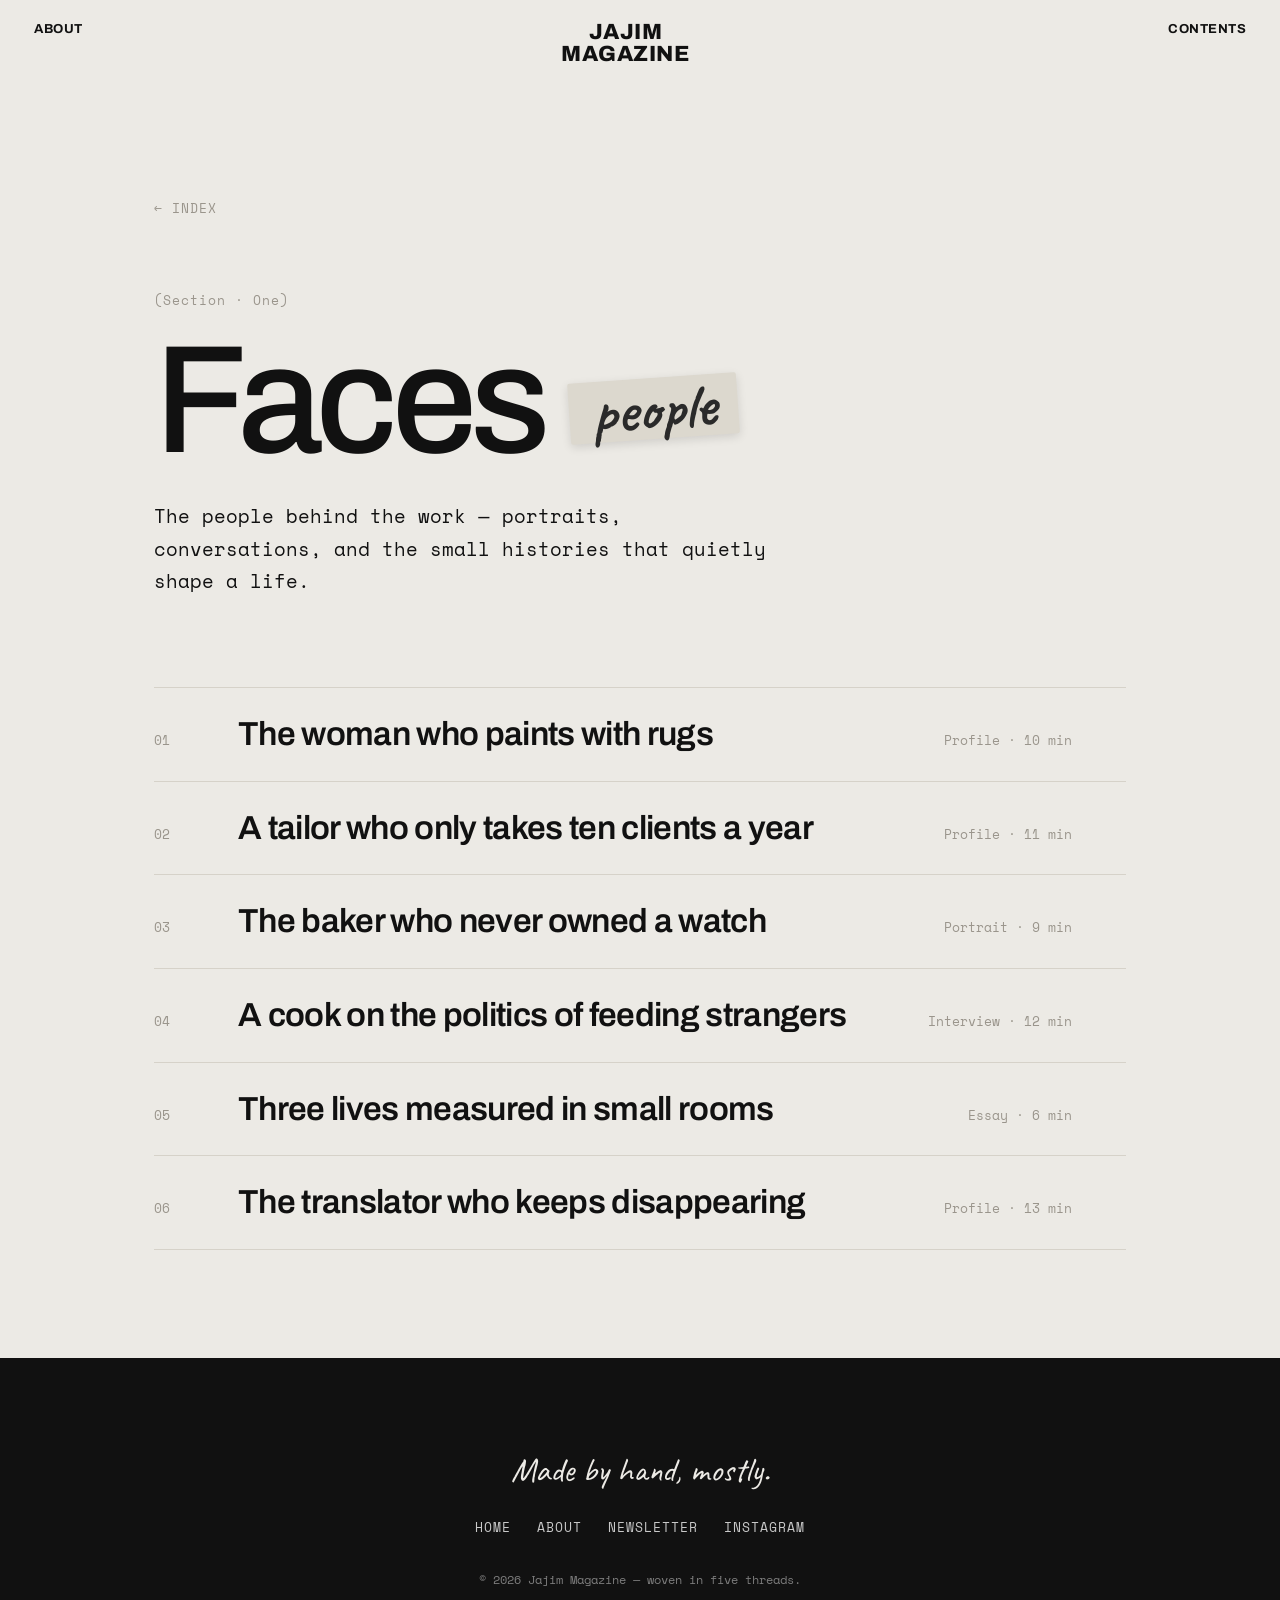
==== category.html @ bcb9b3d7 "Initial Jajim website" ====
<!DOCTYPE html>
<html lang="en">
<head>
  <meta charset="UTF-8" />
  <meta name="viewport" content="width=device-width, initial-scale=1.0" />
  <title>Category — Jajim</title>
  <link rel="preconnect" href="https://fonts.googleapis.com">
  <link rel="preconnect" href="https://fonts.gstatic.com" crossorigin>
  <link href="https://fonts.googleapis.com/css2?family=Archivo:wght@400;500;600;700;800;900&family=Space+Mono:wght@400;700&family=Caveat:wght@600&display=swap" rel="stylesheet">
  <link rel="stylesheet" href="styles.css" />
</head>
<body>

  <header class="site-header">
    <a href="about.html" class="corner corner-left">ABOUT</a>
    <div class="brand"><span>JAJIM</span><span>MAGAZINE</span></div>
    <a href="index.html#contents" class="corner corner-right">CONTENTS</a>
  </header>

  <main class="page">
    <a href="index.html" class="back">← Index</a>
    <span class="page-eyebrow" id="cat-eyebrow">Section</span>
    <h1 class="page-title" id="cat-title">Music <span class="sticker" id="cat-sticker">sound</span></h1>
    <p class="page-lede" id="cat-desc"></p>

    <ul class="story-list" id="cat-list"></ul>
  </main>

  <footer class="page-footer">
    <p class="mark">Made by hand, mostly.</p>
    <div class="links">
      <a href="index.html">Home</a>
      <a href="about.html">About</a>
      <a href="#">Newsletter</a>
      <a href="#">Instagram</a>
    </div>
    <p class="copy">© 2026 Jajim Magazine — woven in five threads.</p>
  </footer>

  <script>
    const data = {
      people: {
        title: 'Faces', eyebrow: '(Section · One)', sticker: 'people',
        desc: 'The people behind the work — portraits, conversations, and the small histories that quietly shape a life.',
        posts: [
          ['The woman who paints with rugs', 'Profile', '10 min'],
          ['A tailor who only takes ten clients a year', 'Profile', '11 min'],
          ['The baker who never owned a watch', 'Portrait', '9 min'],
          ['A cook on the politics of feeding strangers', 'Interview', '12 min'],
          ['Three lives measured in small rooms', 'Essay', '6 min'],
          ['The translator who keeps disappearing', 'Profile', '13 min'],
        ]
      },
      culture: {
        title: 'Currents', eyebrow: '(Section · Two)', sticker: 'culture',
        desc: 'The wider weave — books, films, cities, ideas and the small public rituals that hold a place together.',
        posts: [
          ['How a small bookshop became the loudest room', 'Long read', '22 min'],
          ['Twelve ways to read a city after midnight', 'Essay', '3 min'],
          ['A quiet defence of slow cinema', 'Film', '9 min'],
          ['Five short novels for one long evening', 'Books', '5 min'],
          ['A weekend at a festival no one had heard of', 'Dispatch', '11 min'],
          ['The rituals we keep without noticing', 'Essay', '7 min'],
        ]
      },
      experience: {
        title: 'Encounters', eyebrow: '(Section · Three)', sticker: 'lived',
        desc: 'Things lived, not just observed — places, nights, journeys, and the moments that refuse to be planned.',
        posts: [
          ['A night in the basement venues keeping a scene alive', 'Reportage', '14 min'],
          ['The slow art of getting pleasantly lost', 'Essay', '6 min'],
          ['One platform, four hours, a hundred strangers', 'Field notes', '8 min'],
          ['What a long walk does to an argument', 'Essay', '5 min'],
          ['A morning at the oldest sandwich stand', 'Reportage', '8 min'],
          ['Crowds, and the strange comfort of them', 'Essay', '7 min'],
        ]
      },
      trend: {
        title: 'Signals', eyebrow: '(Section · Four)', sticker: 'now',
        desc: 'What the present is trying to tell us — the small shifts, the early signs, the things about to matter.',
        posts: [
          ['The slow return of the cassette tape', 'Interview', '12 min'],
          ['Why everyone suddenly wants less', 'Essay', '6 min'],
          ['The quiet comeback of the handwritten thing', 'Trend', '5 min'],
          ['Three small records that deserve a bigger room', 'Review', '5 min'],
          ['On dressing for nobody in particular', 'Essay', '7 min'],
          ['Six makers we are watching this season', 'Field notes', '7 min'],
        ]
      },
      style: {
        title: 'Threads', eyebrow: '(Section · Five)', sticker: 'worn',
        desc: 'Clothes as language, closets as archives. What people wear and, more than that, why they chose to.',
        posts: [
          ["What your grandmother's coat is trying to tell you", 'Essay', '8 min'],
          ['Forty-two outfits in a city that doesn\'t care', 'Photo essay', '18 min'],
          ['The slow death of the perfectly fitted thing', 'Trend', '6 min'],
          ['A short manual for keeping a sweater ten years', 'How-to', '4 min'],
          ['On dressing for the weather of your mood', 'Essay', '5 min'],
          ['The tailor who only takes ten clients a year', 'Profile', '11 min'],
        ]
      }
    };

    const cat = new URLSearchParams(location.search).get('cat') || 'people';
    const d = data[cat] || data.people;

    document.title = d.title + ' — Jajim';
    document.getElementById('cat-eyebrow').textContent = d.eyebrow;
    document.getElementById('cat-title').firstChild.textContent = d.title + ' ';
    document.getElementById('cat-sticker').textContent = d.sticker;
    document.getElementById('cat-desc').textContent = d.desc;

    document.getElementById('cat-list').innerHTML = d.posts.map(([title, type, time], i) => `
      <li class="story-item" onclick="location.href='article.html?cat=${cat}'">
        <span class="story-num">${String(i+1).padStart(2,'0')}</span>
        <span class="story-name">${title}</span>
        <span class="story-cat">${type} · ${time}</span>
        <span class="story-arrow">→</span>
      </li>
    `).join('');
  </script>
</body>
</html>
---- styles.css ----
/* ==========================================================
   JAJIM — editorial redesign
   Full-bleed cover · floating monospace cards · giant type
   ========================================================== */

:root {
  --paper:  #ECEAE5;   /* light editorial gray */
  --card:   #FFFFFF;
  --ink:    #111111;
  --muted:  #9A958C;
  --line:   #D6D2C9;

  --sans:   'Archivo', -apple-system, BlinkMacSystemFont, sans-serif;
  --mono:   'Space Mono', ui-monospace, monospace;
  --marker: 'Caveat', cursive;
}

* { box-sizing: border-box; margin: 0; padding: 0; }
html { scroll-behavior: smooth; }
body {
  font-family: var(--sans);
  color: var(--ink);
  background: var(--paper);
  -webkit-font-smoothing: antialiased;
}
a { color: inherit; text-decoration: none; }

/* ===== Persistent header ===== */
.site-header {
  position: fixed;
  top: 0; left: 0; right: 0;
  z-index: 200;
  display: flex;
  justify-content: space-between;
  align-items: flex-start;
  padding: 22px 34px;
  color: var(--ink);                /* dark on light inner pages */
}
/* Home header sits over the dark cover photo and scrolls away with it */
.site-header.home {
  position: absolute;
  color: #fff;
  text-shadow: 0 2px 16px rgba(0,0,0,.65);
}
.corner {
  font-family: var(--sans);
  font-weight: 700;
  font-size: 13px;
  letter-spacing: .5px;
  text-transform: uppercase;
  transition: opacity .2s;
}
.corner:hover { opacity: .6; }
.brand {
  text-align: center;
  font-weight: 800;
  font-size: 22px;
  line-height: .98;
  letter-spacing: .5px;
  text-transform: uppercase;
}
.brand span { display: block; }

/* ===== COVER : full-bleed loom image (monochrome) ===== */
.cover {
  position: relative;
  height: 100vh;
  height: 100svh;
  width: 100%;
  background: #1a1a1a url('cover-home.jpg') center / cover no-repeat;
}
.cover::after {                       /* desaturate + darken, B&W mood */
  content: "";
  position: absolute; inset: 0;
  background: linear-gradient(180deg, rgba(0,0,0,.82) 0%, rgba(0,0,0,.18) 15%, rgba(10,10,10,.22) 45%, rgba(10,10,10,.6) 100%);
  backdrop-filter: grayscale(1) contrast(1.05);
  -webkit-backdrop-filter: grayscale(1) contrast(1.05);
  pointer-events: none;
}
/* ---- Hover-reveal media collage (Readymag-style) ---- */
.reveal-grid {
  position: absolute; inset: 0; z-index: 5;
  pointer-events: none; opacity: 0;
  transition: opacity .35s ease;
  background-image:
    linear-gradient(to right, rgba(255,255,255,.30) 1px, transparent 1px),
    linear-gradient(to bottom, rgba(255,255,255,.30) 1px, transparent 1px);
  background-size: 6.25vw 6.25vw;
}
.cover.revealing .reveal-grid { opacity: 1; }
.cover.revealing::after {            /* deepen the dark wash while revealing */
  background: linear-gradient(180deg, rgba(0,0,0,.78) 0%, rgba(0,0,0,.5) 40%, rgba(0,0,0,.7) 100%);
}

.reveal-layer { position: absolute; inset: 0; z-index: 4; pointer-events: none; overflow: hidden; }
.reveal-group { position: absolute; inset: 0; }

/* Borderless image blocks, anchored to the screen edges, grid-aligned */
.reveal-tile {
  position: absolute; margin: 0; overflow: hidden;
  opacity: 0;
  transition: opacity .45s ease, transform .55s cubic-bezier(.2,.8,.2,1);
  transition-delay: calc(var(--i, 0) * 80ms);
}
.reveal-tile img,
.reveal-tile video {
  width: 100%; height: 100%;
  object-fit: cover;
  display: block;
}
.reveal-group.on .reveal-tile { opacity: 1; transform: none; }

.reveal-tile.tr { top: 0;   right: 0;   width: 43.75vw; height: 62vh; transform: translateY(-16px); }
.reveal-tile.bl { left: 0;  bottom: 0;  width: 37.5vw;  height: 56vh; transform: translateX(-16px); }
.reveal-tile.bc { left: 50vw; bottom: 0; width: 37.5vw; height: 58vh; transform: translateY(16px); }
.reveal-tile.tl { top: 0;   left: 0;    width: 37.5vw;  height: 54vh; transform: translateX(-16px); }
.reveal-tile.mr { top: 24vh; right: 0;  width: 37.5vw;  height: 54vh; transform: translateX(16px); }

/* Masking-tape marker label, sits right next to the dot */
.reveal-caption {
  position: absolute; z-index: 6;
  font-family: var(--marker);
  font-size: 30px; line-height: 1;
  color: #1c1c1c; white-space: nowrap;
  background: rgba(232,228,219,.92);
  padding: 6px 16px;
  transform: rotate(-3deg);
  box-shadow: 0 8px 22px rgba(0,0,0,.4);
  opacity: 0; transition: opacity .3s ease .05s;
  pointer-events: none;
}
.reveal-group.on .reveal-caption { opacity: 1; }

.cover-side {
  position: absolute;
  top: 46%; left: 34px; z-index: 2;
  font-family: var(--sans);
  font-weight: 700; font-size: 13px;
  letter-spacing: .5px; text-transform: uppercase;
  color: #fff;
}
.cover-issue {
  position: absolute;
  top: 46%; right: 34px; z-index: 2;
  font-family: var(--mono); font-size: 12px;
  color: #fff;
}

/* Dot hotspots over yarn balls */
.dot {
  position: absolute;
  z-index: 3;
  transform: translate(-50%, -50%);
  background: transparent;
  border: none;
  cursor: pointer;
  color: #fff;
  font-family: var(--mono);
  font-size: 14px;
  padding-left: 18px;
  white-space: nowrap;
  text-shadow: 0 1px 8px rgba(0,0,0,.7);
  transition: transform .2s, opacity .2s;
}
.dot::before {
  content: "";
  position: absolute;
  left: 0; top: 50%;
  transform: translateY(-50%);
  width: 10px; height: 10px;
  border-radius: 50%;
  background: #fff;
  box-shadow: 0 0 0 0 rgba(255,255,255,.6);
  animation: pulse 2.4s infinite;
}
.dot:hover { transform: translate(-50%, -50%) scale(1.06); }
@keyframes pulse {
  0%   { box-shadow: 0 0 0 0 rgba(255,255,255,.5); }
  70%  { box-shadow: 0 0 0 12px rgba(255,255,255,0); }
  100% { box-shadow: 0 0 0 0 rgba(255,255,255,0); }
}

.scroll-hint {
  position: absolute;
  bottom: 30px; left: 50%; z-index: 2;
  transform: translateX(-50%);
  text-align: center;
  font-family: var(--mono); font-size: 12px;
  color: #fff;
  line-height: 1.3;
  animation: bob 2s ease-in-out infinite;
}
@keyframes bob { 0%,100%{ transform: translateX(-50%) translateY(0);} 50%{ transform: translateX(-50%) translateY(6px);} }

/* ===== CHAPTERS ===== */
.chapter {
  position: relative;
  min-height: 100vh;
  padding: 14vh 5vw 16vh;
  border-top: 1px solid var(--line);
  overflow: hidden;
  scroll-margin-top: 0;
}
.chapter-title {
  position: sticky;
  top: 42vh;
  z-index: 0;
  text-align: center;
  font-weight: 500;
  font-size: clamp(64px, 16vw, 260px);
  line-height: .9;
  letter-spacing: -.04em;
  color: var(--ink);
  pointer-events: none;
}
.sticker {
  display: inline-block;
  font-family: var(--marker);
  font-weight: 600;
  font-size: .42em;
  letter-spacing: 0;
  color: #2a2a2a;
  background: #DCD8CE;
  padding: .02em .35em;
  transform: rotate(-4deg);
  border-radius: 2px;
  box-shadow: 0 3px 10px rgba(0,0,0,.12);
  vertical-align: .35em;
}

/* Floating cards layered over the giant headline */
.cards {
  position: relative;
  z-index: 2;
  max-width: 760px;
  margin: 0 auto;
  display: flex;
  flex-direction: column;
  gap: 26vh;
}
.card {
  background: var(--card);
  border-radius: 16px;
  padding: 30px 34px;
  box-shadow: 0 24px 60px -28px rgba(0,0,0,.35);
  display: grid;
  grid-template-columns: 78px 1fr;
  gap: 16px;
  align-items: start;
}
.card .tag {
  font-family: var(--mono);
  font-size: 13px;
  color: var(--muted);
  padding-top: 4px;
}
.card .en {
  grid-column: 2;
  font-family: var(--mono);
  font-size: 16px;
  line-height: 1.7;
  color: var(--ink);
}
.card .fa {
  grid-column: 2;
  font-family: var(--mono);
  font-size: 15px;
  line-height: 2;
  color: var(--muted);
  direction: rtl;
  text-align: right;
  margin-top: 14px;
}
.card .quote {
  grid-column: 2;
  font-family: var(--sans);
  font-weight: 700;
  font-size: clamp(19px, 2.1vw, 26px);
  line-height: 1.25;
  letter-spacing: -.01em;
}
.card-a { margin-right: 8%; }
.card-b { margin-left: 14%; }
.card-c {
  display: block;
  text-align: center;
  margin-right: 4%;
}
.card .more {
  font-family: var(--mono);
  font-size: 14px;
  text-transform: uppercase;
  letter-spacing: 1px;
  border-bottom: 2px solid var(--ink);
  padding-bottom: 4px;
}
.card .more:hover { opacity: .6; }

/* ===== CONTENTS ===== */
.contents {
  background: var(--ink);
  color: var(--paper);
  padding: 12vh 5vw;
}
.contents .tag {
  font-family: var(--mono);
  font-size: 13px;
  color: #8a8a8a;
  display: block;
  margin-bottom: 30px;
}
.toc { list-style: none; max-width: 1100px; margin: 0 auto; }
.toc li {
  display: flex;
  align-items: baseline;
  justify-content: space-between;
  border-top: 1px solid #333;
  padding: 22px 0;
}
.toc li:last-child { border-bottom: 1px solid #333; }
.toc a {
  font-weight: 600;
  font-size: clamp(34px, 6vw, 84px);
  letter-spacing: -.03em;
  transition: opacity .2s, padding-left .2s;
}
.toc li:hover a { opacity: .55; padding-left: 14px; }
.toc span {
  font-family: var(--mono);
  font-size: 13px;
  color: #8a8a8a;
}

/* ===== FOOTER ===== */
.footer {
  background: var(--paper);
  color: var(--ink);
  text-align: center;
  padding: 60px 24px;
  font-family: var(--mono);
  font-size: 12px;
}
.footer .tag-line {
  font-family: var(--marker);
  font-size: 30px;
  margin-bottom: 12px;
}

/* ===== INNER CONTENT PAGES (category / article / about) ===== */
.page {
  padding: 22vh 5vw 12vh;
  max-width: 1100px;
  margin: 0 auto;
}
.back {
  display: inline-block;
  font-family: var(--mono);
  font-size: 13px;
  text-transform: uppercase;
  letter-spacing: 1px;
  color: var(--muted);
  margin-bottom: 8vh;
}
.back:hover { color: var(--ink); }

.page-eyebrow {
  display: block;
  font-family: var(--mono);
  font-size: 13px;
  letter-spacing: 1px;
  color: var(--muted);
  margin-bottom: 22px;
}
.page-title {
  font-weight: 500;
  font-size: clamp(54px, 12vw, 180px);
  line-height: .9;
  letter-spacing: -.04em;
  margin-bottom: 30px;
}
.page-lede {
  font-family: var(--mono);
  font-size: clamp(16px, 1.6vw, 19px);
  line-height: 1.7;
  max-width: 620px;
  color: var(--ink);
}
.page-lede.fa {
  direction: rtl; text-align: right;
  color: var(--muted);
  margin-top: 16px;
}
.byline {
  font-family: var(--mono);
  font-size: 13px;
  letter-spacing: .5px;
  color: var(--muted);
  margin-top: 34px;
}

/* Story list (category + "keep reading") */
.story-list { list-style: none; margin-top: 10vh; }
.story-item {
  display: grid;
  grid-template-columns: 60px 1fr auto 30px;
  align-items: baseline;
  gap: 24px;
  padding: 28px 0;
  border-top: 1px solid var(--line);
  cursor: pointer;
  transition: padding-left .2s, background .2s;
}
.story-list .story-item:last-child { border-bottom: 1px solid var(--line); }
.story-item:hover { padding-left: 14px; }
.story-num {
  font-family: var(--mono);
  font-size: 13px;
  color: var(--muted);
}
.story-name {
  font-weight: 600;
  font-size: clamp(20px, 2.6vw, 34px);
  letter-spacing: -.02em;
  line-height: 1.1;
}
.story-cat {
  font-family: var(--mono);
  font-size: 13px;
  color: var(--muted);
  white-space: nowrap;
}
.story-arrow {
  font-family: var(--mono);
  font-size: 18px;
  opacity: 0;
  transition: opacity .2s, transform .2s;
}
.story-item:hover .story-arrow { opacity: 1; transform: translateX(4px); }

.list-head {
  font-weight: 500;
  font-size: clamp(34px, 6vw, 80px);
  letter-spacing: -.03em;
  margin-bottom: 2vh;
}

/* Article reading column */
.doc {
  max-width: 660px;
  margin: 10vh auto 0;
}
.doc p {
  font-family: var(--mono);
  font-size: 16px;
  line-height: 1.9;
  margin-bottom: 28px;
}
.doc h2 {
  font-weight: 700;
  font-size: clamp(24px, 3vw, 38px);
  letter-spacing: -.02em;
  margin: 8vh 0 26px;
}
.doc strong { font-weight: 700; }
.doc blockquote {
  font-weight: 700;
  font-size: clamp(24px, 3.4vw, 40px);
  line-height: 1.2;
  letter-spacing: -.02em;
  margin: 8vh 0;
  padding-left: 26px;
  border-left: 3px solid var(--ink);
}
.doc a.inline {
  border-bottom: 1px solid var(--ink);
}

/* Page footer (shared on inner pages) */
.page-footer {
  background: var(--ink);
  color: var(--paper);
  padding: 10vh 5vw 6vh;
  text-align: center;
}
.page-footer .mark {
  font-family: var(--marker);
  font-size: 34px;
  margin-bottom: 26px;
}
.page-footer .links {
  display: flex;
  justify-content: center;
  flex-wrap: wrap;
  gap: 26px;
  font-family: var(--mono);
  font-size: 13px;
  text-transform: uppercase;
  letter-spacing: 1px;
  margin-bottom: 34px;
}
.page-footer .links a { color: #c9c9c9; }
.page-footer .links a:hover { color: #fff; }
.page-footer .copy {
  font-family: var(--mono);
  font-size: 12px;
  color: #7c7c7c;
}

/* Mid-size screens: shrink the hover collage so tiles don't swallow the page */
@media (max-width: 1100px) {
  .reveal-tile.tr { width: 50vw; height: 40vh; }
  .reveal-tile.bl { width: 44vw; height: 36vh; }
  .reveal-tile.bc { left: 52vw; width: 44vw; height: 38vh; }
  .reveal-tile.tl { width: 44vw; height: 34vh; }
  .reveal-tile.mr { top: 30vh; width: 44vw; height: 36vh; }
  .reveal-caption { font-size: 24px; }
}

/* ===== Responsive ===== */
@media (max-width: 760px) {
  .brand { font-size: 16px; }
  .corner { font-size: 11px; }
  .cover-side, .cover-issue { display: none; }
  .dot { font-size: 12px; }
  /* Touch: first tap previews, second tap opens. Compact tile layout. */
  .reveal-grid { display: none; }
  .reveal-tile.tr { top: 0;    right: 0;  width: 62vw; height: 26vh; }
  .reveal-tile.tl { top: 0;    left: 0;   width: 62vw; height: 24vh; }
  .reveal-tile.mr { top: 26vh; right: 0;  width: 56vw; height: 24vh; }
  .reveal-tile.bl { bottom: 0; left: 0;   width: 62vw; height: 26vh; }
  .reveal-tile.bc { left: auto; right: 0; bottom: 0; width: 56vw; height: 24vh; }
  .reveal-caption { font-size: 20px; padding: 4px 12px; }
  .chapter { padding: 12vh 6vw 14vh; }
  .chapter-title { top: 38vh; }
  .cards { gap: 18vh; }
  .card { grid-template-columns: 54px 1fr; padding: 22px 20px; }
  .card-a, .card-b, .card-c { margin: 0; }
  .card .quote { grid-column: 1 / -1; }
  .page { padding: 18vh 7vw 10vh; }
  .story-item {
    grid-template-columns: 36px 1fr;
    gap: 6px 16px;
  }
  .story-cat { grid-column: 2; }
  .story-arrow { display: none; }
}
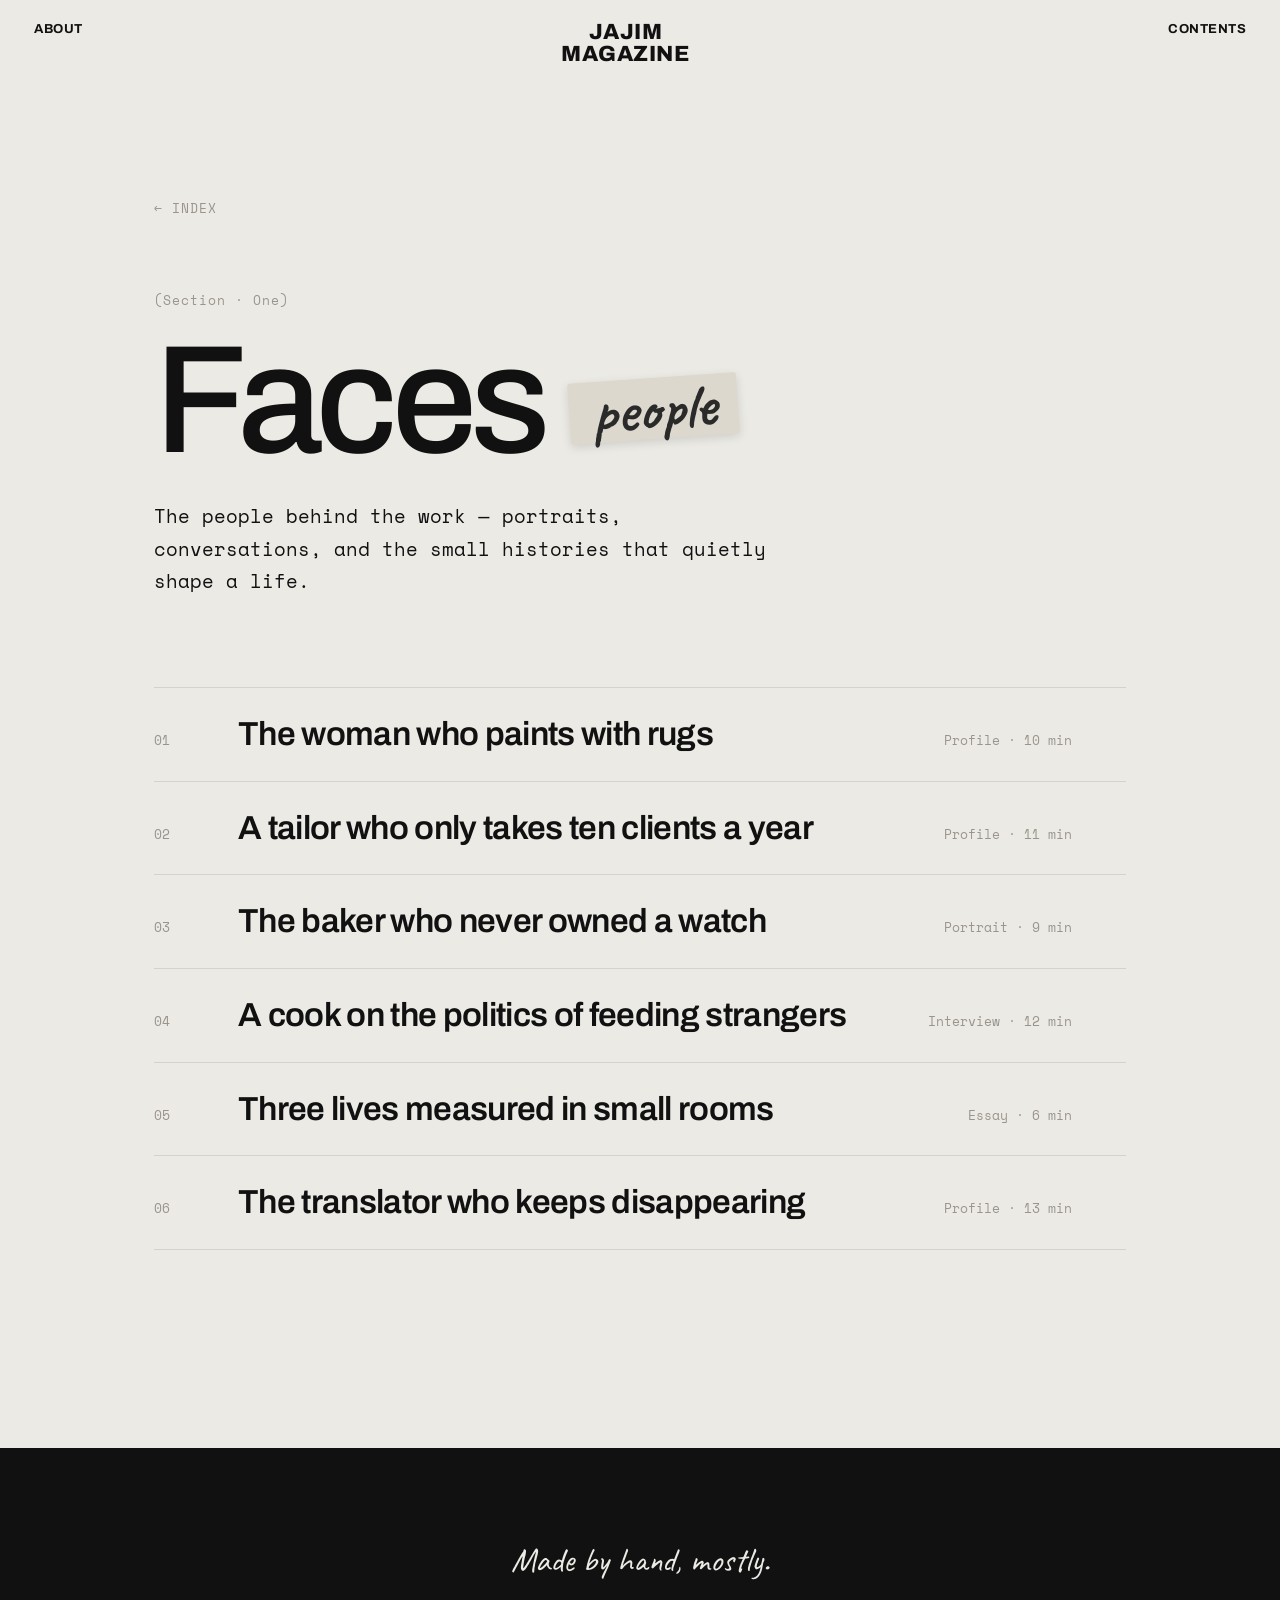
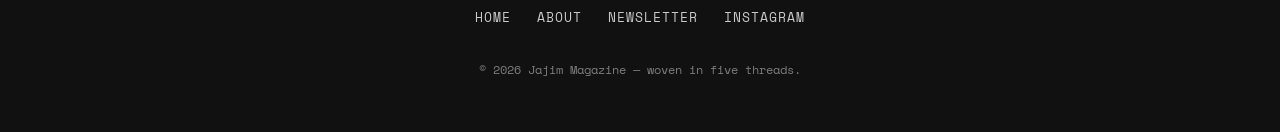
==== commit 97091323: "Improve Encounters touch labels" ====
--- a/category.html
+++ b/category.html
@@ -24,6 +24,7 @@
     <p class="page-lede" id="cat-desc"></p>
 
     <ul class="story-list" id="cat-list"></ul>
+    <section class="encounter-grid" id="encounter-grid" hidden aria-label="Encounters stories"></section>
   </main>
 
   <footer class="page-footer">
@@ -72,7 +73,33 @@
           ['One platform, four hours, a hundred strangers', 'Field notes', '8 min'],
           ['What a long walk does to an argument', 'Essay', '5 min'],
           ['A morning at the oldest sandwich stand', 'Reportage', '8 min'],
-          ['Crowds, and the strange comfort of them', 'Essay', '7 min'],
+        ],
+        cards: [
+          {
+            title: 'A night in the basement venues keeping a scene alive',
+            type: 'Reportage', time: '14 min', image: 'media/new4.jpg',
+            summary: 'Down a narrow staircase, a small room fills with strangers, feedback and sweat. A night inside the venues that survive because people keep showing up.'
+          },
+          {
+            title: 'The slow art of getting pleasantly lost',
+            type: 'Essay', time: '6 min', image: 'media/new1.jpg',
+            summary: 'What changes when you stop checking the map? A walk through unfamiliar streets, accidental cafés and the pleasure of not knowing what comes next.'
+          },
+          {
+            title: 'One platform, four hours, a hundred strangers',
+            type: 'Field notes', time: '8 min', image: 'media/new2.jpg',
+            summary: 'A delayed train turns a platform into a temporary neighbourhood — shared snacks, overheard stories and brief connections between people going elsewhere.'
+          },
+          {
+            title: 'What a long walk does to an argument',
+            type: 'Essay', time: '5 min', image: 'media/new3.jpg',
+            summary: 'Some conversations change when nobody has to sit still. Two people, one disagreement and the strange way a city can make room for a softer ending.'
+          },
+          {
+            title: 'A morning at the oldest sandwich stand',
+            type: 'Reportage', time: '8 min', image: 'cover-home.jpg',
+            summary: 'Before the city fully wakes, the grill is already hot. We spend a morning with regulars, workers and the family keeping an old counter alive.'
+          }
         ]
       },
       trend: {
@@ -110,14 +137,68 @@
     document.getElementById('cat-sticker').textContent = d.sticker;
     document.getElementById('cat-desc').textContent = d.desc;
 
-    document.getElementById('cat-list').innerHTML = d.posts.map(([title, type, time], i) => `
-      <li class="story-item" onclick="location.href='article.html?cat=${cat}'">
-        <span class="story-num">${String(i+1).padStart(2,'0')}</span>
-        <span class="story-name">${title}</span>
-        <span class="story-cat">${type} · ${time}</span>
-        <span class="story-arrow">→</span>
-      </li>
-    `).join('');
+    const storyList = document.getElementById('cat-list');
+    const encounterGrid = document.getElementById('encounter-grid');
+    const touchLabel = window.matchMedia('(hover: none), (pointer: coarse)').matches ? 'Tap' : 'Click';
+
+    if (cat === 'experience' && d.cards) {
+      storyList.hidden = true;
+      encounterGrid.hidden = false;
+
+      encounterGrid.innerHTML = d.cards.map((card, i) => `
+        <article class="flip-card" tabindex="0" role="button" aria-pressed="false" aria-label="Flip card: ${card.title}">
+          <div class="flip-card-inner">
+            <div class="flip-card-face flip-card-front">
+              <img src="${card.image}" alt="" loading="lazy">
+              <div class="flip-card-shade"></div>
+              <span class="flip-card-num">${String(i + 1).padStart(2, '0')}</span>
+              <div class="flip-card-front-copy">
+                <span class="flip-card-meta">${card.type} · ${card.time}</span>
+                <h2>${card.title}</h2>
+                <span class="flip-card-hint">${touchLabel} to turn ↻</span>
+              </div>
+            </div>
+
+            <div class="flip-card-face flip-card-back">
+              <span class="flip-card-num">${String(i + 1).padStart(2, '0')}</span>
+              <span class="flip-card-meta">Encounters · ${card.type}</span>
+              <h2>${card.title}</h2>
+              <p>${card.summary}</p>
+              <a class="flip-card-read" href="article.html?cat=experience">Read story →</a>
+              <span class="flip-card-hint">${touchLabel} again to turn back ↺</span>
+            </div>
+          </div>
+        </article>
+      `).join('');
+
+      encounterGrid.querySelectorAll('.flip-card').forEach(card => {
+        const toggleCard = () => {
+          const isFlipped = card.classList.toggle('is-flipped');
+          card.setAttribute('aria-pressed', String(isFlipped));
+        };
+
+        card.addEventListener('click', event => {
+          if (event.target.closest('.flip-card-read')) return;
+          toggleCard();
+        });
+
+        card.addEventListener('keydown', event => {
+          if (event.key === 'Enter' || event.key === ' ') {
+            event.preventDefault();
+            toggleCard();
+          }
+        });
+      });
+    } else {
+      storyList.innerHTML = d.posts.map(([title, type, time], i) => `
+        <li class="story-item" onclick="location.href='article.html?cat=${cat}'">
+          <span class="story-num">${String(i+1).padStart(2,'0')}</span>
+          <span class="story-name">${title}</span>
+          <span class="story-cat">${type} · ${time}</span>
+          <span class="story-arrow">→</span>
+        </li>
+      `).join('');
+    }
   </script>
 </body>
 </html>
--- a/styles.css
+++ b/styles.css
@@ -544,3 +544,492 @@
   .story-cat { grid-column: 2; }
   .story-arrow { display: none; }
 }
+
+
+/* ===== ENCOUNTERS FLIP CARDS =====
+   Only used on category.html?cat=experience.
+   HTML provides two faces, CSS handles the 3D turn,
+   and JavaScript only toggles .is-flipped. */
+.encounter-grid {
+  margin-top: 10vh;
+  display: grid;
+  grid-template-columns: repeat(2, minmax(0, 1fr));
+  gap: 28px;
+}
+
+.encounter-grid .flip-card:nth-child(3) {
+  grid-column: 1 / -1;
+  max-width: 760px;
+  width: 100%;
+  justify-self: center;
+}
+
+.flip-card {
+  min-height: 520px;
+  perspective: 1200px;
+  cursor: pointer;
+  outline: none;
+}
+
+.flip-card:focus-visible {
+  outline: 2px solid var(--ink);
+  outline-offset: 6px;
+}
+
+.flip-card-inner {
+  position: relative;
+  width: 100%;
+  height: 100%;
+  min-height: 520px;
+  transition: transform .65s cubic-bezier(.2,.75,.2,1);
+  transform-style: preserve-3d;
+}
+
+.flip-card.is-flipped .flip-card-inner {
+  transform: rotateY(180deg);
+}
+
+.flip-card-face {
+  position: absolute;
+  inset: 0;
+  border-radius: 18px;
+  overflow: hidden;
+  backface-visibility: hidden;
+  -webkit-backface-visibility: hidden;
+  box-shadow: 0 26px 70px -34px rgba(0,0,0,.42);
+}
+
+.flip-card-front {
+  background: #222;
+  color: #fff;
+}
+
+.flip-card-front img {
+  width: 100%;
+  height: 100%;
+  object-fit: cover;
+  display: block;
+  filter: saturate(.78) contrast(1.03);
+  transition: transform .5s ease;
+}
+
+.flip-card:hover .flip-card-front img {
+  transform: scale(1.025);
+}
+
+.flip-card-shade {
+  position: absolute;
+  inset: 0;
+  background: linear-gradient(180deg, rgba(0,0,0,.08) 25%, rgba(0,0,0,.78) 100%);
+}
+
+.flip-card-num,
+.flip-card-meta,
+.flip-card-hint {
+  font-family: var(--mono);
+  font-size: 12px;
+  letter-spacing: .5px;
+}
+
+.flip-card-num {
+  position: absolute;
+  top: 22px;
+  left: 24px;
+  z-index: 2;
+}
+
+.flip-card-front-copy {
+  position: absolute;
+  left: 24px;
+  right: 24px;
+  bottom: 24px;
+  z-index: 2;
+}
+
+.flip-card-meta {
+  display: block;
+  margin-bottom: 12px;
+  text-transform: uppercase;
+}
+
+.flip-card-face h2 {
+  font-weight: 600;
+  font-size: clamp(28px, 3.6vw, 48px);
+  line-height: .98;
+  letter-spacing: -.035em;
+}
+
+.flip-card-hint {
+  display: block;
+  margin-top: 22px;
+  opacity: .72;
+}
+
+.flip-card-back {
+  transform: rotateY(180deg);
+  background: var(--card);
+  color: var(--ink);
+  padding: 68px 34px 32px;
+  display: flex;
+  flex-direction: column;
+}
+
+.flip-card-back .flip-card-num {
+  color: var(--muted);
+}
+
+.flip-card-back .flip-card-meta {
+  color: var(--muted);
+}
+
+.flip-card-back p {
+  font-family: var(--mono);
+  font-size: 15px;
+  line-height: 1.75;
+  margin-top: 26px;
+  max-width: 48ch;
+}
+
+.flip-card-read {
+  align-self: flex-start;
+  margin-top: auto;
+  padding-top: 28px;
+  font-family: var(--mono);
+  font-size: 13px;
+  text-transform: uppercase;
+  letter-spacing: .7px;
+  border-bottom: 1px solid var(--ink);
+}
+
+.flip-card-read:hover {
+  opacity: .55;
+}
+
+.flip-card-back .flip-card-hint {
+  color: var(--muted);
+}
+
+@media (max-width: 760px) {
+  .encounter-grid {
+    grid-template-columns: 1fr;
+    gap: 22px;
+  }
+
+  .encounter-grid .flip-card:nth-child(3) {
+    grid-column: auto;
+  }
+
+  .flip-card,
+  .flip-card-inner {
+    min-height: 470px;
+  }
+
+  .flip-card-back {
+    padding: 62px 24px 26px;
+  }
+
+  .flip-card-face h2 {
+    font-size: clamp(28px, 9vw, 40px);
+  }
+}
+
+
+/* ===== MOBILE UX PASS =====
+   Tag: mobile usability
+   Description: Larger tap targets, safer spacing, readable article text,
+   and simpler one-column layouts on phones without changing desktop styling. */
+@media (max-width: 760px) {
+  html {
+    -webkit-text-size-adjust: 100%;
+  }
+
+  body {
+    overflow-x: hidden;
+  }
+
+  /* Keep navigation clear of phone notches and give links a 44px tap area. */
+  .site-header {
+    padding:
+      calc(12px + env(safe-area-inset-top))
+      calc(14px + env(safe-area-inset-right))
+      12px
+      calc(14px + env(safe-area-inset-left));
+    align-items: center;
+    background: rgba(236, 234, 229, .92);
+    backdrop-filter: blur(12px);
+    -webkit-backdrop-filter: blur(12px);
+    border-bottom: 1px solid rgba(17,17,17,.07);
+  }
+
+  .site-header.home {
+    padding:
+      calc(14px + env(safe-area-inset-top))
+      calc(14px + env(safe-area-inset-right))
+      14px
+      calc(14px + env(safe-area-inset-left));
+    background: transparent;
+    backdrop-filter: none;
+    -webkit-backdrop-filter: none;
+    border-bottom: 0;
+  }
+
+  .corner {
+    min-height: 44px;
+    min-width: 64px;
+    display: inline-flex;
+    align-items: center;
+    font-size: 10px;
+  }
+
+  .corner-right {
+    justify-content: flex-end;
+  }
+
+  .brand {
+    font-size: 15px;
+    line-height: 1;
+  }
+
+  /* Homepage: prioritize tapping a section over desktop-style hover effects. */
+  .cover {
+    min-height: 100svh;
+    background-position: 50% center;
+  }
+
+  .reveal-layer {
+    display: none;
+  }
+
+  .dot {
+    min-width: 44px;
+    min-height: 44px;
+    padding: 12px 10px 12px 28px;
+    font-size: 11px;
+    line-height: 1.2;
+    touch-action: manipulation;
+  }
+
+  .dot::before {
+    left: 10px;
+    width: 11px;
+    height: 11px;
+  }
+
+  /* Inner pages: less empty space before the content on a phone. */
+  .page {
+    padding:
+      calc(118px + env(safe-area-inset-top))
+      20px
+      72px;
+  }
+
+  .back {
+    margin-bottom: 42px;
+    min-height: 44px;
+    display: inline-flex;
+    align-items: center;
+  }
+
+  .page-eyebrow {
+    font-size: 11px;
+    margin-bottom: 16px;
+  }
+
+  .page-title {
+    font-size: clamp(42px, 15vw, 72px);
+    line-height: .94;
+    overflow-wrap: anywhere;
+    margin-bottom: 22px;
+  }
+
+  .page-title .sticker {
+    margin-top: 8px;
+  }
+
+  .page-lede {
+    font-size: 15px;
+    line-height: 1.65;
+  }
+
+  .byline {
+    font-size: 11px;
+    line-height: 1.6;
+    margin-top: 24px;
+  }
+
+  /* Story rows become clear stacked mobile cards/rows. */
+  .story-list {
+    margin-top: 56px;
+  }
+
+  .story-item {
+    grid-template-columns: 28px 1fr;
+    gap: 8px 12px;
+    padding: 22px 0;
+    min-height: 88px;
+    touch-action: manipulation;
+  }
+
+  .story-name {
+    font-size: 22px;
+    line-height: 1.08;
+  }
+
+  .story-cat {
+    grid-column: 2;
+    font-size: 11px;
+    white-space: normal;
+  }
+
+  /* Long-form reading: use the sans font on small screens for comfort. */
+  .doc {
+    margin-top: 58px;
+  }
+
+  .doc p {
+    font-family: var(--sans);
+    font-size: 17px;
+    line-height: 1.72;
+    margin-bottom: 24px;
+  }
+
+  .doc h2 {
+    margin: 54px 0 20px;
+    font-size: 28px;
+    line-height: 1.05;
+  }
+
+  .doc blockquote {
+    margin: 52px 0;
+    padding-left: 18px;
+    font-size: 26px;
+    line-height: 1.18;
+  }
+
+  .list-head {
+    font-size: 38px;
+    line-height: 1;
+  }
+
+  /* Encounters: one large, thumb-friendly card per row. */
+  .encounter-grid {
+    margin-top: 56px;
+    grid-template-columns: 1fr;
+    gap: 18px;
+  }
+
+  .encounter-grid .flip-card:nth-child(3) {
+    grid-column: auto;
+  }
+
+  .flip-card,
+  .flip-card-inner {
+    min-height: min(68svh, 540px);
+  }
+
+  .flip-card-face {
+    border-radius: 14px;
+  }
+
+  .flip-card-front-copy {
+    left: 20px;
+    right: 20px;
+    bottom: 20px;
+  }
+
+  .flip-card-num {
+    top: 18px;
+    left: 20px;
+  }
+
+  .flip-card-face h2 {
+    font-size: clamp(27px, 8.6vw, 38px);
+    line-height: 1;
+  }
+
+  .flip-card-meta,
+  .flip-card-hint {
+    font-size: 11px;
+  }
+
+  .flip-card-hint {
+    margin-top: 16px;
+  }
+
+  .flip-card-back {
+    padding: 58px 22px 22px;
+  }
+
+  .flip-card-back p {
+    font-size: 14px;
+    line-height: 1.65;
+    margin-top: 20px;
+  }
+
+  .flip-card-read {
+    min-height: 44px;
+    display: inline-flex;
+    align-items: center;
+    padding-top: 16px;
+    font-size: 12px;
+  }
+
+  .page-footer {
+    padding:
+      64px
+      calc(18px + env(safe-area-inset-right))
+      calc(36px + env(safe-area-inset-bottom))
+      calc(18px + env(safe-area-inset-left));
+  }
+
+  .page-footer .links {
+    gap: 4px 14px;
+  }
+
+  .page-footer .links a {
+    min-height: 44px;
+    display: inline-flex;
+    align-items: center;
+  }
+
+  .page-footer .copy {
+    line-height: 1.6;
+  }
+}
+
+/* Small phones: reduce header crowding and title size a little more. */
+@media (max-width: 390px) {
+  .corner {
+    min-width: 56px;
+    font-size: 9px;
+  }
+
+  .brand {
+    font-size: 13px;
+  }
+
+  .page {
+    padding-left: 16px;
+    padding-right: 16px;
+  }
+
+  .page-title {
+    font-size: clamp(38px, 14vw, 58px);
+  }
+
+  .dot {
+    font-size: 10px;
+  }
+}
+
+/* Respect people who prefer less animation. */
+@media (prefers-reduced-motion: reduce) {
+  *,
+  *::before,
+  *::after {
+    scroll-behavior: auto !important;
+    animation-duration: .01ms !important;
+    animation-iteration-count: 1 !important;
+    transition-duration: .01ms !important;
+  }
+}
